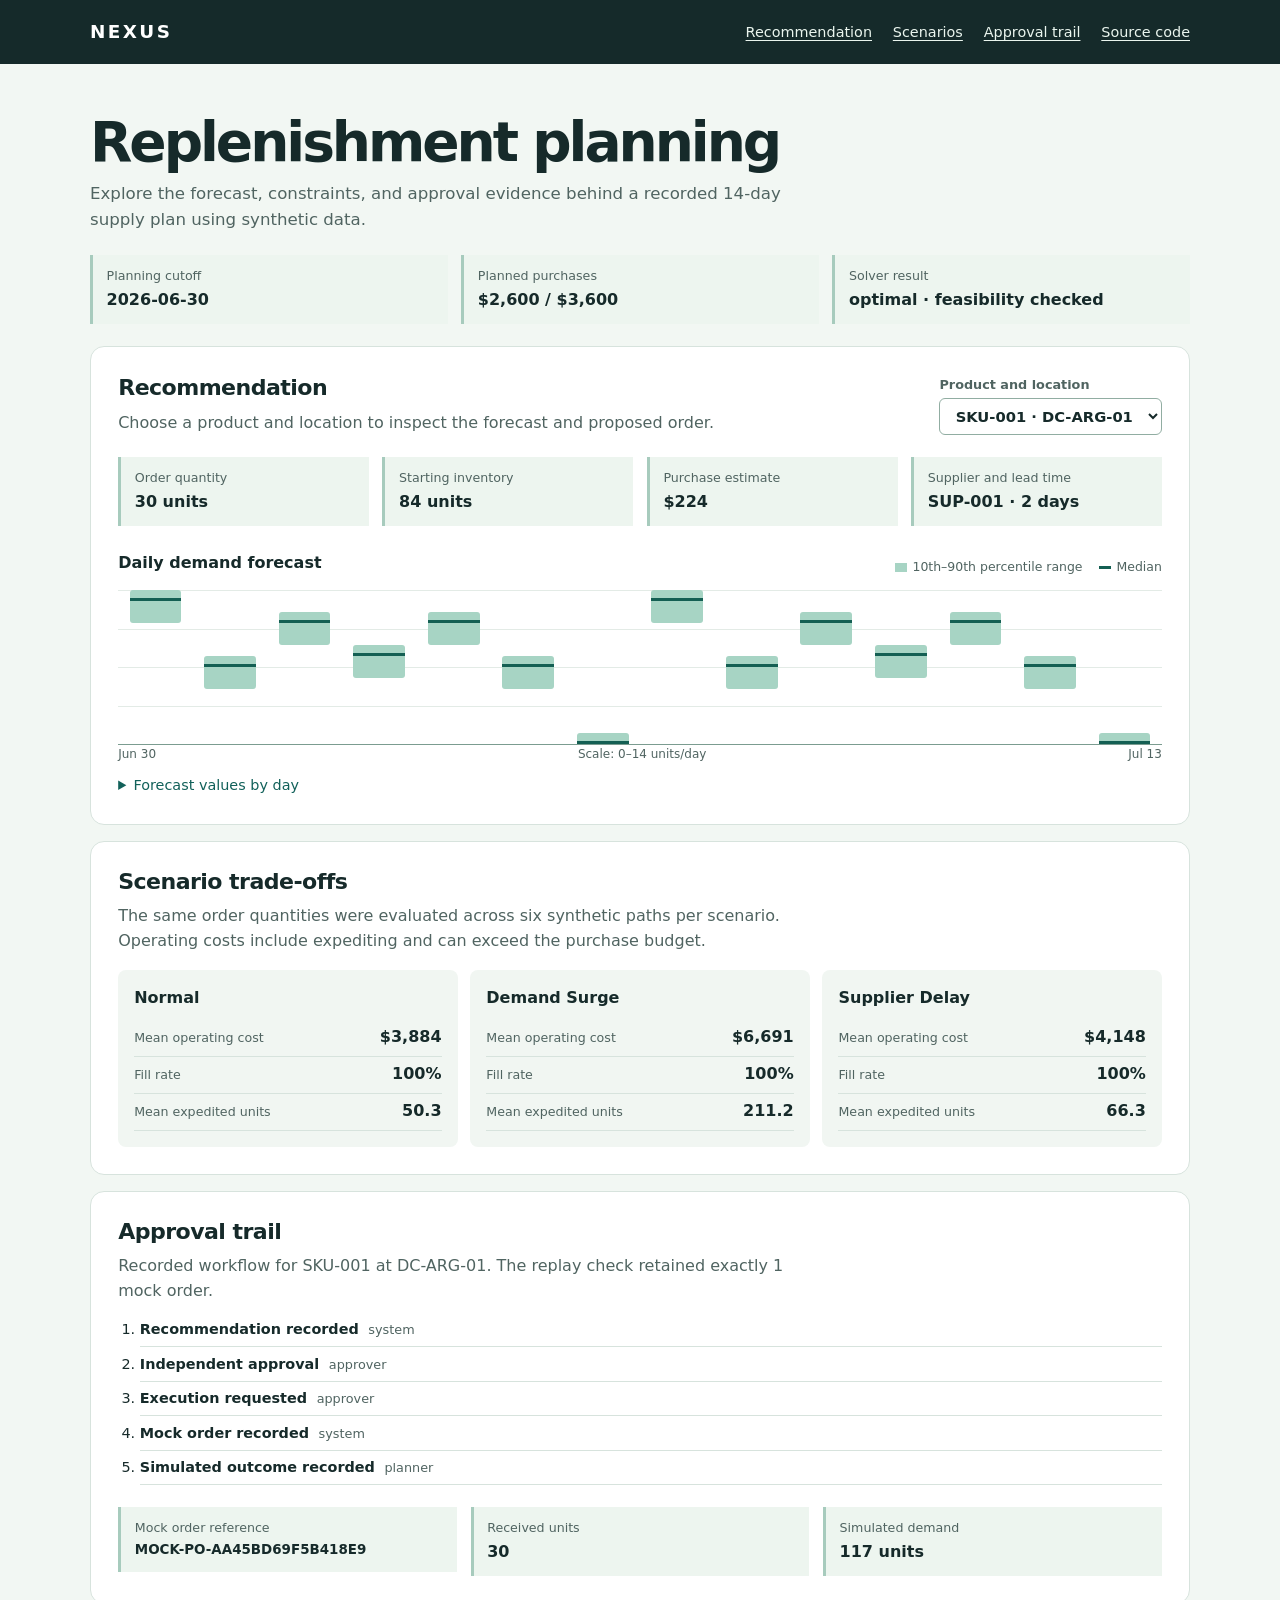
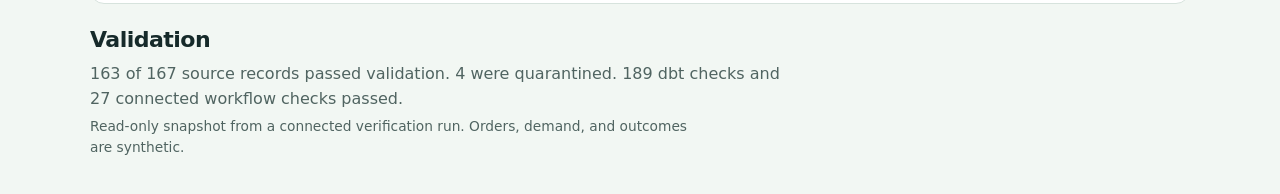
==== docs/index.html @ 8090d2e0 "Prepare a browser workspace for GitHub Pages" ====
<!doctype html>
<html lang="en">
<head>
  <meta charset="UTF-8">
  <meta name="viewport" content="width=device-width, initial-scale=1">
  <meta name="description" content="Explore the forecast, replenishment plan, and approval evidence from a recorded NEXUS planning run.">
  <meta name="theme-color" content="#152a2a">
  <title>NEXUS | Replenishment planning</title>
  <link rel="icon" href="data:,">
  <link rel="stylesheet" href="./workspace.css">
  <script src="./workspace-snapshot.js" defer></script>
  <script src="./workspace.js" defer></script>
</head>
<body>
  <a class="skip-link" href="#main">Skip to analysis</a>
  <header class="masthead">
    <div class="frame">
      <a class="wordmark" href="./index.html">NEXUS</a>
      <nav aria-label="Project navigation">
        <a href="#recommendation">Recommendation</a>
        <a href="#scenarios">Scenarios</a>
        <a href="#workflow">Approval trail</a>
        <a href="https://github.com/JoaquinOjedaDev/nexus-decision-intelligence-portfolio">Source code</a>
      </nav>
    </div>
  </header>

  <main id="main" class="frame">
    <section class="intro">
      <h1>Replenishment planning</h1>
      <p>Explore the forecast, constraints, and approval evidence behind a recorded 14-day supply plan using synthetic data.</p>
      <dl class="summary">
        <div><dt>Planning cutoff</dt><dd id="cutoff">…</dd></div>
        <div><dt>Planned purchases</dt><dd id="budget">…</dd></div>
        <div><dt>Solver result</dt><dd id="solver">…</dd></div>
      </dl>
    </section>

    <noscript><p>Enable JavaScript to explore the recorded planning evidence.</p></noscript>

    <section id="recommendation" class="panel" aria-labelledby="recommendation-title">
      <div class="section-head">
        <div>
          <h2 id="recommendation-title">Recommendation</h2>
          <p>Choose a product and location to inspect the forecast and proposed order.</p>
        </div>
        <label class="picker">Product and location
          <select id="item"></select>
        </label>
      </div>
      <dl class="order-facts" aria-live="polite">
        <div><dt>Order quantity</dt><dd id="quantity">…</dd></div>
        <div><dt>Starting inventory</dt><dd id="inventory">…</dd></div>
        <div><dt>Purchase estimate</dt><dd id="purchase">…</dd></div>
        <div><dt>Supplier and lead time</dt><dd id="supplier">…</dd></div>
      </dl>
      <div class="forecast">
        <div class="section-head">
          <h3>Daily demand forecast</h3>
          <p class="legend"><span>10th–90th percentile range</span><span>Median</span></p>
        </div>
        <div class="chart" id="chart" aria-hidden="true"></div>
        <div class="chart-dates" id="chart-dates" aria-hidden="true"></div>
        <details>
          <summary>Forecast values by day</summary>
          <table>
            <thead><tr><th scope="col">Date</th><th scope="col">P10</th><th scope="col">Median</th><th scope="col">P90</th></tr></thead>
            <tbody id="forecast-values"></tbody>
          </table>
        </details>
      </div>
    </section>

    <section id="scenarios" class="panel" aria-labelledby="scenarios-title">
      <h2 id="scenarios-title">Scenario trade-offs</h2>
      <p>The same order quantities were evaluated across six synthetic paths per scenario. Operating costs include expediting and can exceed the purchase budget.</p>
      <div class="scenario-grid" id="scenario-values"></div>
    </section>

    <section id="workflow" class="panel" aria-labelledby="workflow-title">
      <h2 id="workflow-title">Approval trail</h2>
      <p id="audit-summary"></p>
      <ol class="events" id="audit-events"></ol>
      <dl class="order-facts">
        <div><dt>Mock order reference</dt><dd id="execution">…</dd></div>
        <div><dt>Received units</dt><dd id="received">…</dd></div>
        <div><dt>Simulated demand</dt><dd id="observed">…</dd></div>
      </dl>
    </section>

    <footer class="evidence">
      <h2>Validation</h2>
      <p id="validation"></p>
      <p>Read-only snapshot from a connected verification run. Orders, demand, and outcomes are synthetic.</p>
    </footer>
  </main>
</body>
</html>
---- docs/workspace.css ----
:root {
  color-scheme: light;
  --ink: #162a2a;
  --muted: #506461;
  --teal: #12615a;
  --line: #d7e3dd;
  --surface: #f2f7f3;
  --range: #a7d4c4;
  --median: #145f53;
  font-family: system-ui, sans-serif;
  color: var(--ink);
  background: var(--surface);
}

*, *::before, *::after { box-sizing: border-box; }
body { margin: 0; line-height: 1.55; }
a { color: var(--teal); text-underline-offset: .2em; }
a:focus-visible, select:focus-visible, summary:focus-visible {
  outline: 3px solid #156c61;
  outline-offset: 4px;
}

.frame { width: min(1100px, calc(100% - 44px)); margin-inline: auto; }
.skip-link { position: absolute; left: 1rem; top: -5rem; padding: .6rem; background: white; }
.skip-link:focus { top: .5rem; z-index: 1; }
.masthead { background: #152a2a; color: #fff; }
.masthead .frame {
  display: flex;
  align-items: center;
  justify-content: space-between;
  gap: 1.2rem;
  min-height: 4rem;
}
.wordmark { color: #fff; font-size: 1.15rem; font-weight: 800; letter-spacing: .13em; text-decoration: none; }
nav { display: flex; flex-wrap: wrap; gap: .5rem 1.3rem; font-size: .9rem; }
nav a { color: #eaf5ee; }
nav a:focus-visible, .wordmark:focus-visible { outline-color: #9ed6bf; }

.intro { padding: 3rem 0 1.4rem; }
h1, h2, h3, p, dl { margin: 0; }
h1 { font-size: clamp(2rem, 4.3vw, 3.65rem); line-height: 1.1; letter-spacing: -.055em; }
h2 { font-size: 1.38rem; line-height: 1.2; letter-spacing: -.025em; }
h3 { font-size: 1rem; }
p { max-width: 70ch; color: var(--muted); }
.intro > p, h2 + p { margin-top: .55rem; }
.intro > p { font-size: 1.04rem; }
.summary, .order-facts {
  display: grid;
  grid-template-columns: repeat(auto-fit, minmax(min(100%, 132px), 1fr));
  align-items: start;
  gap: .85rem;
  margin-top: 1.35rem;
}
.summary > div, .order-facts > div {
  padding: .7rem .85rem;
  border-left: 3px solid #a7cbbd;
  background: #edf5ef;
}
dt { color: var(--muted); font-size: .79rem; }
dd { margin: .17rem 0 0; font-weight: 660; font-variant-numeric: tabular-nums; }
#execution { font-size: .84rem; overflow-wrap: anywhere; }

.panel {
  margin: 0 0 1rem;
  padding: clamp(1rem, 3vw, 1.7rem);
  border: 1px solid var(--line);
  border-radius: 14px;
  background: white;
  scroll-margin-top: 1rem;
}
.section-head {
  display: flex;
  flex-wrap: wrap;
  justify-content: space-between;
  align-items: end;
  gap: .8rem;
}
.picker { display: grid; gap: .25rem; font-size: .8rem; font-weight: 650; color: var(--muted); }
select {
  width: 100%;
  padding: .5rem .7rem;
  border: 1px solid #91ada2;
  border-radius: 6px;
  color: var(--ink);
  background: #fff;
  font: inherit;
  font-size: .92rem;
}
.forecast { margin-top: 1.55rem; }
.legend {
  display: flex;
  flex-wrap: wrap;
  gap: .35rem 1rem;
  font-size: .78rem;
}
.legend span::before {
  content: "";
  display: inline-block;
  vertical-align: middle;
  width: .8rem;
  height: .55rem;
  margin-right: .32rem;
  background: var(--range);
}
.legend span + span::before { height: .17rem; background: var(--median); }
.chart {
  display: grid;
  grid-template-columns: repeat(14, minmax(0, 1fr));
  gap: clamp(3px, 1vw, 14px);
  height: clamp(100px, 24vw, 155px);
  margin-top: .85rem;
  padding-inline: .4rem;
  border-bottom: 1px solid #7b9c90;
  background: repeating-linear-gradient(to top, #fff 0 calc(25% - 1px), #e3ebe6 calc(25% - 1px) 25%);
}
.day { position: relative; }
.range, .median { position: absolute; left: 8%; right: 8%; }
.range { min-height: 2px; border-radius: 3px; background: var(--range); }
.median { height: 3px; background: var(--median); }
.chart-dates { display: flex; justify-content: space-between; font-size: .75rem; color: var(--muted); }
details { margin-top: .7rem; }
summary { width: fit-content; cursor: pointer; font-size: .9rem; color: var(--teal); }
table { width: 100%; border-collapse: collapse; font-size: .83rem; margin-top: .55rem; }
th, td { text-align: start; font-variant-numeric: tabular-nums; padding: .3rem .45rem; border-bottom: 1px solid var(--line); }

.scenario-grid {
  display: grid;
  grid-template-columns: repeat(auto-fit, minmax(min(100%, 200px), 1fr));
  gap: .8rem;
  margin-top: 1rem;
}
.scenario { padding: 1rem; border-radius: 8px; background: #f1f6f2; }
.scenario dl, .events { margin-top: .55rem; }
.scenario dl > div, .events li {
  display: flex;
  justify-content: space-between;
  align-items: baseline;
  gap: .35rem .8rem;
  padding-block: .35rem;
  border-bottom: 1px solid var(--line);
}
.scenario dd { margin: 0; }
.events { padding-left: 1.35rem; font-size: .9rem; }
.events li { display: list-item; padding-right: .3rem; }
.events li > span { margin-left: .6rem; color: var(--muted); font-size: .8rem; text-transform: capitalize; }
.evidence { padding: .4rem 0 2.2rem; }
.evidence p + p { margin-top: .25rem; font-size: .86rem; }

@media (max-width: 650px) {
  .frame { width: calc(100% - 28px); }
  .masthead .frame { align-items: start; flex-direction: column; padding-block: .7rem; gap: .45rem; }
  nav { gap: .25rem .9rem; font-size: .8rem; }
  .intro { padding-top: 1.7rem; }
}
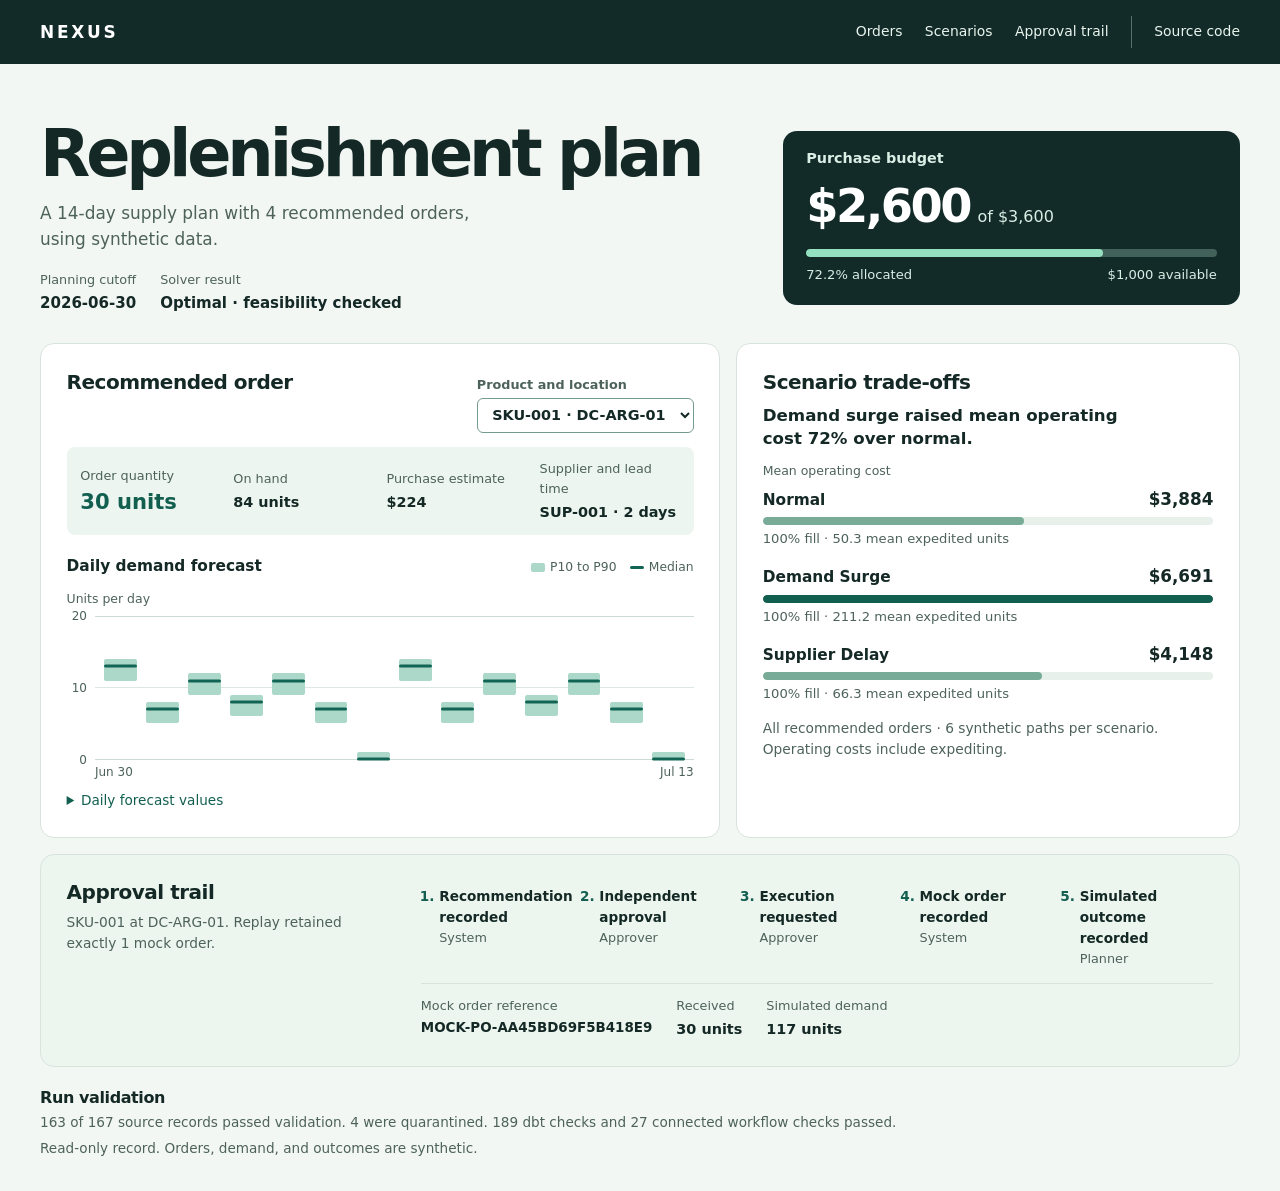
==== commit b72f2d4b: "Lead the portfolio page with the planning decision" ====
--- a/docs/index.html
+++ b/docs/index.html
@@ -3,9 +3,9 @@
 <head>
   <meta charset="UTF-8">
   <meta name="viewport" content="width=device-width, initial-scale=1">
-  <meta name="description" content="Explore the forecast, replenishment plan, and approval evidence from a recorded NEXUS planning run.">
-  <meta name="theme-color" content="#152a2a">
-  <title>NEXUS | Replenishment planning</title>
+  <meta name="description" content="Review a 14-day replenishment plan, demand forecast, scenario costs, and recorded approval evidence.">
+  <meta name="theme-color" content="#122b28">
+  <title>NEXUS | Replenishment plan</title>
   <link rel="icon" href="data:,">
   <link rel="stylesheet" href="./workspace.css">
   <script src="./workspace-snapshot.js" defer></script>
@@ -14,84 +14,103 @@
 <body>
   <a class="skip-link" href="#main">Skip to analysis</a>
   <header class="masthead">
-    <div class="frame">
+    <div class="frame masthead-inner">
       <a class="wordmark" href="./index.html">NEXUS</a>
       <nav aria-label="Project navigation">
-        <a href="#recommendation">Recommendation</a>
+        <a href="#recommendation">Orders</a>
         <a href="#scenarios">Scenarios</a>
         <a href="#workflow">Approval trail</a>
-        <a href="https://github.com/JoaquinOjedaDev/nexus-decision-intelligence-portfolio">Source code</a>
+        <a class="source-link" href="https://github.com/JoaquinOjedaDev/nexus-decision-intelligence-portfolio">Source code</a>
       </nav>
     </div>
   </header>
 
   <main id="main" class="frame">
-    <section class="intro">
-      <h1>Replenishment planning</h1>
-      <p>Explore the forecast, constraints, and approval evidence behind a recorded 14-day supply plan using synthetic data.</p>
-      <dl class="summary">
-        <div><dt>Planning cutoff</dt><dd id="cutoff">…</dd></div>
-        <div><dt>Planned purchases</dt><dd id="budget">…</dd></div>
-        <div><dt>Solver result</dt><dd id="solver">…</dd></div>
-      </dl>
+    <section class="plan" aria-labelledby="plan-title">
+      <div>
+        <h1 id="plan-title">Replenishment plan</h1>
+        <p class="plan-description" id="plan-description">A recorded 14-day supply plan using synthetic data.</p>
+        <dl class="plan-facts">
+          <div><dt>Planning cutoff</dt><dd id="cutoff">…</dd></div>
+          <div><dt>Solver result</dt><dd id="solver">…</dd></div>
+        </dl>
+      </div>
+      <div class="budget-panel">
+        <h2>Purchase budget</h2>
+        <p class="budget-value"><strong id="purchase-total">…</strong> <span id="budget-total"></span></p>
+        <div class="budget-track" aria-hidden="true"><span id="budget-fill"></span></div>
+        <p class="budget-caption"><span id="budget-usage"></span><span id="budget-left"></span></p>
+      </div>
     </section>
 
     <noscript><p>Enable JavaScript to explore the recorded planning evidence.</p></noscript>
 
-    <section id="recommendation" class="panel" aria-labelledby="recommendation-title">
-      <div class="section-head">
-        <div>
-          <h2 id="recommendation-title">Recommendation</h2>
-          <p>Choose a product and location to inspect the forecast and proposed order.</p>
+    <div class="analysis-grid">
+      <section id="recommendation" class="panel" aria-labelledby="recommendation-title">
+        <div class="section-head">
+          <h2 id="recommendation-title">Recommended order</h2>
+          <label class="picker" for="item">Product and location
+            <select id="item"></select>
+          </label>
         </div>
-        <label class="picker">Product and location
-          <select id="item"></select>
-        </label>
+        <dl class="order-facts" aria-live="polite">
+          <div class="order-quantity"><dt>Order quantity</dt><dd id="quantity">…</dd></div>
+          <div><dt>On hand</dt><dd id="inventory">…</dd></div>
+          <div><dt>Purchase estimate</dt><dd id="purchase">…</dd></div>
+          <div><dt>Supplier and lead time</dt><dd id="supplier">…</dd></div>
+        </dl>
+        <div class="forecast">
+          <div class="section-head">
+            <h3>Daily demand forecast</h3>
+            <p class="legend"><span>P10 to P90</span> <span>Median</span></p>
+          </div>
+          <p class="chart-unit" aria-hidden="true">Units per day</p>
+          <div class="forecast-grid" aria-hidden="true">
+            <div class="chart-axis" id="chart-axis"></div>
+            <div>
+              <div class="chart" id="chart"></div>
+              <div class="chart-dates" id="chart-dates"></div>
+            </div>
+          </div>
+          <details>
+            <summary>Daily forecast values</summary>
+            <table>
+              <thead><tr><th scope="col">Date</th><th scope="col">P10</th><th scope="col">Median</th><th scope="col">P90</th></tr></thead>
+              <tbody id="forecast-values"></tbody>
+            </table>
+          </details>
+        </div>
+      </section>
+
+      <section id="scenarios" class="panel" aria-labelledby="scenarios-title">
+        <h2 id="scenarios-title">Scenario trade-offs</h2>
+        <p class="scenario-insight" id="scenario-insight"></p>
+        <p class="chart-unit">Mean operating cost</p>
+        <ul class="scenarios" id="scenario-values" aria-label="Scenario operating costs and fill rates"></ul>
+        <p class="section-note" id="scenario-scope"></p>
+      </section>
+    </div>
+
+    <section id="workflow" class="panel workflow" aria-labelledby="workflow-title">
+      <div>
+        <h2 id="workflow-title">Approval trail</h2>
+        <p class="section-note" id="audit-summary" role="status"></p>
+        <button class="return-button" id="show-audit" type="button" hidden>View recorded order</button>
       </div>
-      <dl class="order-facts" aria-live="polite">
-        <div><dt>Order quantity</dt><dd id="quantity">…</dd></div>
-        <div><dt>Starting inventory</dt><dd id="inventory">…</dd></div>
-        <div><dt>Purchase estimate</dt><dd id="purchase">…</dd></div>
-        <div><dt>Supplier and lead time</dt><dd id="supplier">…</dd></div>
-      </dl>
-      <div class="forecast">
-        <div class="section-head">
-          <h3>Daily demand forecast</h3>
-          <p class="legend"><span>10th–90th percentile range</span><span>Median</span></p>
-        </div>
-        <div class="chart" id="chart" aria-hidden="true"></div>
-        <div class="chart-dates" id="chart-dates" aria-hidden="true"></div>
-        <details>
-          <summary>Forecast values by day</summary>
-          <table>
-            <thead><tr><th scope="col">Date</th><th scope="col">P10</th><th scope="col">Median</th><th scope="col">P90</th></tr></thead>
-            <tbody id="forecast-values"></tbody>
-          </table>
-        </details>
+      <div id="audit-details">
+        <ol class="events" id="audit-events"></ol>
+        <dl class="audit-facts">
+          <div><dt>Mock order reference</dt><dd id="execution">…</dd></div>
+          <div><dt>Received</dt><dd id="received">…</dd></div>
+          <div><dt>Simulated demand</dt><dd id="observed">…</dd></div>
+        </dl>
       </div>
     </section>
 
-    <section id="scenarios" class="panel" aria-labelledby="scenarios-title">
-      <h2 id="scenarios-title">Scenario trade-offs</h2>
-      <p>The same order quantities were evaluated across six synthetic paths per scenario. Operating costs include expediting and can exceed the purchase budget.</p>
-      <div class="scenario-grid" id="scenario-values"></div>
-    </section>
-
-    <section id="workflow" class="panel" aria-labelledby="workflow-title">
-      <h2 id="workflow-title">Approval trail</h2>
-      <p id="audit-summary"></p>
-      <ol class="events" id="audit-events"></ol>
-      <dl class="order-facts">
-        <div><dt>Mock order reference</dt><dd id="execution">…</dd></div>
-        <div><dt>Received units</dt><dd id="received">…</dd></div>
-        <div><dt>Simulated demand</dt><dd id="observed">…</dd></div>
-      </dl>
-    </section>
-
     <footer class="evidence">
-      <h2>Validation</h2>
+      <h2>Run validation</h2>
       <p id="validation"></p>
-      <p>Read-only snapshot from a connected verification run. Orders, demand, and outcomes are synthetic.</p>
+      <p>Read-only record. Orders, demand, and outcomes are synthetic.</p>
     </footer>
   </main>
 </body>
--- a/docs/workspace.css
+++ b/docs/workspace.css
@@ -1,12 +1,14 @@
 :root {
   color-scheme: light;
-  --ink: #162a2a;
-  --muted: #506461;
-  --teal: #12615a;
-  --line: #d7e3dd;
-  --surface: #f2f7f3;
-  --range: #a7d4c4;
-  --median: #145f53;
+  --ink: #142925;
+  --muted: #4d625b;
+  --teal: #125f50;
+  --dark: #122b28;
+  --line: #d7e4dc;
+  --surface: #f3f7f4;
+  --range: #abd8c8;
+  --median: #126555;
+  --chart-height: 9rem;
   font-family: system-ui, sans-serif;
   color: var(--ink);
   background: var(--surface);
@@ -14,141 +16,160 @@
 
 *, *::before, *::after { box-sizing: border-box; }
 body { margin: 0; line-height: 1.55; }
+h1, h2, h3, p, dl { margin: 0; }
+h2 { font-size: 1.25rem; letter-spacing: -.025em; line-height: 1.2; }
+h3 { font-size: .96rem; }
 a { color: var(--teal); text-underline-offset: .2em; }
-a:focus-visible, select:focus-visible, summary:focus-visible {
-  outline: 3px solid #156c61;
-  outline-offset: 4px;
-}
-
-.frame { width: min(1100px, calc(100% - 44px)); margin-inline: auto; }
+:where(a, button, select, summary):focus-visible { outline: 3px solid #187b67; outline-offset: 3px; }
+[hidden] { display: none !important; }
+.frame { width: min(1200px, calc(100% - 64px)); margin-inline: auto; }
 .skip-link { position: absolute; left: 1rem; top: -5rem; padding: .6rem; background: white; }
 .skip-link:focus { top: .5rem; z-index: 1; }
-.masthead { background: #152a2a; color: #fff; }
-.masthead .frame {
-  display: flex;
+
+.masthead { background: var(--dark); }
+.masthead-inner, nav { display: flex; align-items: center; flex-wrap: wrap; }
+.masthead-inner { min-height: 4rem; justify-content: space-between; gap: .4rem 1.2rem; }
+.wordmark { color: #fff; font-size: 1.06rem; font-weight: 800; letter-spacing: .16em; text-decoration: none; }
+nav { gap: .15rem 1.4rem; font-size: .87rem; }
+nav a { color: #eaf5ee; padding: .35rem 0; text-decoration: none; }
+nav a:hover { text-decoration: underline; }
+.masthead :focus-visible { outline-color: #a7dfca; }
+.source-link { padding-inline-start: 1.4rem; border-inline-start: 1px solid #54716a; }
+
+.plan {
+  display: grid;
+  grid-template-columns: minmax(0, 1fr) minmax(280px, .65fr);
   align-items: center;
-  justify-content: space-between;
-  gap: 1.2rem;
-  min-height: 4rem;
+  gap: 1.8rem 2.5rem;
+  padding-block: clamp(1.6rem, 4.4vw, 3.75rem) 1.75rem;
 }
-.wordmark { color: #fff; font-size: 1.15rem; font-weight: 800; letter-spacing: .13em; text-decoration: none; }
-nav { display: flex; flex-wrap: wrap; gap: .5rem 1.3rem; font-size: .9rem; }
-nav a { color: #eaf5ee; }
-nav a:focus-visible, .wordmark:focus-visible { outline-color: #9ed6bf; }
+h1 { font-size: clamp(2.5rem, 5.1vw, 4.6rem); letter-spacing: -.063em; line-height: 1.02; }
+.plan-description { margin-top: .8rem; color: var(--muted); font-size: 1.06rem; max-width: 42ch; }
+.plan-facts, .audit-facts { display: flex; flex-wrap: wrap; gap: .8rem 1.5rem; }
+.plan-facts { margin-top: 1.1rem; }
+dt { color: var(--muted); font-size: .8rem; }
+dd { margin: .14rem 0 0; font-weight: 675; font-variant-numeric: tabular-nums; }
+.plan-facts dd { font-size: .94rem; }
+.budget-panel { padding: 1.2rem 1.45rem; background: var(--dark); border-radius: 14px; color: #fff; }
+.budget-panel h2 { color: #d9eee5; font-size: .9rem; letter-spacing: 0; }
+.budget-value { margin-top: .25rem; color: #d9eee5; font-variant-numeric: tabular-nums; }
+.budget-value span { margin-inline-start: .15rem; }
+.budget-value strong { color: #fff; font-size: clamp(2.1rem, 3.8vw, 2.9rem); letter-spacing: -.055em; }
+.budget-track, .scenario-track { overflow: hidden; border-radius: 8px; }
+.budget-track { height: .5rem; margin-top: .35rem; background: #426159; }
+.budget-track span, .scenario-track span { display: block; height: 100%; border-radius: inherit; }
+.budget-track span { background: #96e0c2; }
+.budget-caption { display: flex; justify-content: space-between; flex-wrap: wrap; gap: .15rem .7rem; margin-top: .55rem; color: #d9eee5; font-size: .82rem; }
 
-.intro { padding: 3rem 0 1.4rem; }
-h1, h2, h3, p, dl { margin: 0; }
-h1 { font-size: clamp(2rem, 4.3vw, 3.65rem); line-height: 1.1; letter-spacing: -.055em; }
-h2 { font-size: 1.38rem; line-height: 1.2; letter-spacing: -.025em; }
-h3 { font-size: 1rem; }
-p { max-width: 70ch; color: var(--muted); }
-.intro > p, h2 + p { margin-top: .55rem; }
-.intro > p { font-size: 1.04rem; }
-.summary, .order-facts {
-  display: grid;
-  grid-template-columns: repeat(auto-fit, minmax(min(100%, 132px), 1fr));
-  align-items: start;
-  gap: .85rem;
-  margin-top: 1.35rem;
-}
-.summary > div, .order-facts > div {
-  padding: .7rem .85rem;
-  border-left: 3px solid #a7cbbd;
-  background: #edf5ef;
-}
-dt { color: var(--muted); font-size: .79rem; }
-dd { margin: .17rem 0 0; font-weight: 660; font-variant-numeric: tabular-nums; }
-#execution { font-size: .84rem; overflow-wrap: anywhere; }
-
-.panel {
-  margin: 0 0 1rem;
-  padding: clamp(1rem, 3vw, 1.7rem);
-  border: 1px solid var(--line);
-  border-radius: 14px;
-  background: white;
-  scroll-margin-top: 1rem;
-}
-.section-head {
-  display: flex;
-  flex-wrap: wrap;
-  justify-content: space-between;
-  align-items: end;
-  gap: .8rem;
-}
-.picker { display: grid; gap: .25rem; font-size: .8rem; font-weight: 650; color: var(--muted); }
-select {
-  width: 100%;
-  padding: .5rem .7rem;
-  border: 1px solid #91ada2;
+.analysis-grid { display: grid; grid-template-columns: minmax(0, 1.35fr) minmax(0, 1fr); gap: 1rem; }
+.panel { padding: clamp(1rem, 2.3vw, 1.6rem); border: 1px solid var(--line); border-radius: 14px; background: #fff; scroll-margin-top: 1rem; }
+.section-head { display: flex; flex-wrap: wrap; justify-content: space-between; align-items: baseline; gap: .65rem 1rem; }
+.picker { display: grid; gap: .2rem; max-width: 100%; font-size: .8rem; font-weight: 650; color: var(--muted); }
+select, .return-button {
+  padding: .48rem .65rem;
+  border: 1px solid #759b8b;
   border-radius: 6px;
   color: var(--ink);
   background: #fff;
   font: inherit;
-  font-size: .92rem;
 }
-.forecast { margin-top: 1.55rem; }
-.legend {
-  display: flex;
-  flex-wrap: wrap;
-  gap: .35rem 1rem;
-  font-size: .78rem;
+select { width: 100%; font-size: .9rem; }
+.order-facts {
+  display: grid;
+  grid-template-columns: repeat(auto-fit, minmax(min(100%, 114px), 1fr));
+  align-items: center;
+  gap: .65rem .8rem;
+  margin-top: .85rem;
+  padding: .75rem .85rem;
+  border-radius: 8px;
+  background: #ecf5ef;
 }
+.order-facts dd { font-size: .9rem; }
+.order-quantity dd { font-size: 1.32rem; line-height: 1.3; color: var(--teal); }
+.forecast { margin-top: 1.25rem; }
+.legend { display: flex; flex-wrap: wrap; gap: .25rem .85rem; font-size: .77rem; color: var(--muted); }
 .legend span::before {
   content: "";
   display: inline-block;
   vertical-align: middle;
-  width: .8rem;
+  width: .85rem;
   height: .55rem;
   margin-right: .32rem;
+  border-radius: 2px;
   background: var(--range);
 }
-.legend span + span::before { height: .17rem; background: var(--median); }
+.legend span + span::before { height: .16rem; background: var(--median); }
+.chart-unit { margin-top: .65rem; color: var(--muted); font-size: .78rem; }
+.forecast-grid { display: grid; grid-template-columns: 2ch minmax(0, 1fr); gap: .5rem; margin-top: .45rem; }
+.chart-axis { display: flex; flex-direction: column; justify-content: space-between; height: var(--chart-height); text-align: right; }
+.chart-axis span, .chart-dates { color: var(--muted); font-size: .75rem; line-height: 1; font-variant-numeric: tabular-nums; }
+.chart-axis span:first-child { transform: translateY(-50%); }
+.chart-axis span:last-child { transform: translateY(50%); }
 .chart {
   display: grid;
   grid-template-columns: repeat(14, minmax(0, 1fr));
-  gap: clamp(3px, 1vw, 14px);
-  height: clamp(100px, 24vw, 155px);
-  margin-top: .85rem;
-  padding-inline: .4rem;
-  border-bottom: 1px solid #7b9c90;
-  background: repeating-linear-gradient(to top, #fff 0 calc(25% - 1px), #e3ebe6 calc(25% - 1px) 25%);
+  gap: 3px;
+  height: var(--chart-height);
+  padding-inline: .35rem;
+  border-block: 1px solid #cbdcd3;
+  background: linear-gradient(to bottom, transparent calc(50% - .5px), #dce8e1 calc(50% - .5px) calc(50% + .5px), transparent calc(50% + .5px));
 }
 .day { position: relative; }
-.range, .median { position: absolute; left: 8%; right: 8%; }
-.range { min-height: 2px; border-radius: 3px; background: var(--range); }
-.median { height: 3px; background: var(--median); }
-.chart-dates { display: flex; justify-content: space-between; font-size: .75rem; color: var(--muted); }
-details { margin-top: .7rem; }
-summary { width: fit-content; cursor: pointer; font-size: .9rem; color: var(--teal); }
+.range, .median { position: absolute; inset-inline: 8%; border-radius: 2px; }
+.range { min-height: 2px; background: var(--range); }
+.median { height: 3px; background: var(--median); transform: translateY(50%); }
+.chart-dates { display: flex; justify-content: space-between; margin-top: .4rem; }
+details { margin-top: .75rem; }
+summary { width: fit-content; cursor: pointer; font-size: .85rem; color: var(--teal); }
 table { width: 100%; border-collapse: collapse; font-size: .83rem; margin-top: .55rem; }
 th, td { text-align: start; font-variant-numeric: tabular-nums; padding: .3rem .45rem; border-bottom: 1px solid var(--line); }
 
-.scenario-grid {
+.scenario-insight { margin-top: .65rem; max-width: 34ch; font-size: 1.04rem; font-weight: 675; line-height: 1.4; }
+.scenarios { list-style: none; display: grid; gap: .85rem; margin: .35rem 0 0; padding: 0; }
+.scenario-heading { display: flex; flex-wrap: wrap; justify-content: space-between; gap: 0 .75rem; align-items: baseline; }
+.scenario-heading strong { font-size: 1.05rem; font-variant-numeric: tabular-nums; }
+.scenario-track { height: .5rem; margin-top: .28rem; background: #e8f0eb; }
+.scenario-track span { background: #78ac99; }
+.scenario-track .surge { background: var(--teal); }
+.scenario p { margin-top: .25rem; color: var(--muted); font-size: .82rem; }
+.section-note { margin-top: .85rem; color: var(--muted); font-size: .86rem; }
+
+.workflow {
   display: grid;
-  grid-template-columns: repeat(auto-fit, minmax(min(100%, 200px), 1fr));
-  gap: .8rem;
+  grid-template-columns: minmax(200px, 1fr) minmax(0, 2.4fr);
+  gap: .85rem 1.5rem;
   margin-top: 1rem;
+  background: #edf5ef;
 }
-.scenario { padding: 1rem; border-radius: 8px; background: #f1f6f2; }
-.scenario dl, .events { margin-top: .55rem; }
-.scenario dl > div, .events li {
-  display: flex;
-  justify-content: space-between;
-  align-items: baseline;
-  gap: .35rem .8rem;
-  padding-block: .35rem;
-  border-bottom: 1px solid var(--line);
+.workflow .section-note { margin-top: .45rem; max-width: 32ch; }
+.events { display: grid; grid-template-columns: repeat(5, minmax(0, 1fr)); gap: .5rem; margin: 0; padding: .35rem 0 0; font-size: .85rem; }
+.events li { margin-inline-start: 1.15rem; }
+.events li::marker { color: var(--teal); font-weight: 700; }
+.events span { display: block; color: var(--muted); font-size: .8rem; text-transform: capitalize; }
+.audit-facts { margin-top: .9rem; padding-top: .75rem; border-top: 1px solid var(--line); font-size: .9rem; }
+#execution { font-size: .84rem; overflow-wrap: anywhere; }
+.return-button { margin-top: .55rem; cursor: pointer; font-size: .88rem; font-weight: 650; color: var(--teal); }
+.return-button:hover { background: #e7f4ed; }
+.evidence { padding-block: 1.3rem 2rem; }
+.evidence h2 { font-size: 1rem; }
+.evidence p { margin-top: .3rem; color: var(--muted); font-size: .85rem; }
+
+@media (max-width: 920px) {
+  .frame { width: calc(100% - 40px); }
+  .events { display: block; }
+  .events li + li { margin-top: .25rem; }
+  .events span { display: inline; margin-inline-start: .4rem; }
 }
-.scenario dd { margin: 0; }
-.events { padding-left: 1.35rem; font-size: .9rem; }
-.events li { display: list-item; padding-right: .3rem; }
-.events li > span { margin-left: .6rem; color: var(--muted); font-size: .8rem; text-transform: capitalize; }
-.evidence { padding: .4rem 0 2.2rem; }
-.evidence p + p { margin-top: .25rem; font-size: .86rem; }
-
-@media (max-width: 650px) {
+@media (max-width: 720px) {
+  .plan, .analysis-grid, .workflow { grid-template-columns: minmax(0, 1fr); }
+  .plan { gap: 1rem; padding-bottom: 1rem; }
+  .workflow .section-note { max-width: none; }
+}
+@media (max-width: 480px) {
   .frame { width: calc(100% - 28px); }
-  .masthead .frame { align-items: start; flex-direction: column; padding-block: .7rem; gap: .45rem; }
-  nav { gap: .25rem .9rem; font-size: .8rem; }
-  .intro { padding-top: 1.7rem; }
+  .masthead-inner { align-items: start; flex-direction: column; padding-block: .65rem; }
+  nav { gap: 0 .8rem; font-size: .8rem; }
+  .source-link { padding-inline-start: .8rem; }
+  .budget-panel { padding-inline: 1rem; }
+  .picker { flex-basis: 100%; }
 }
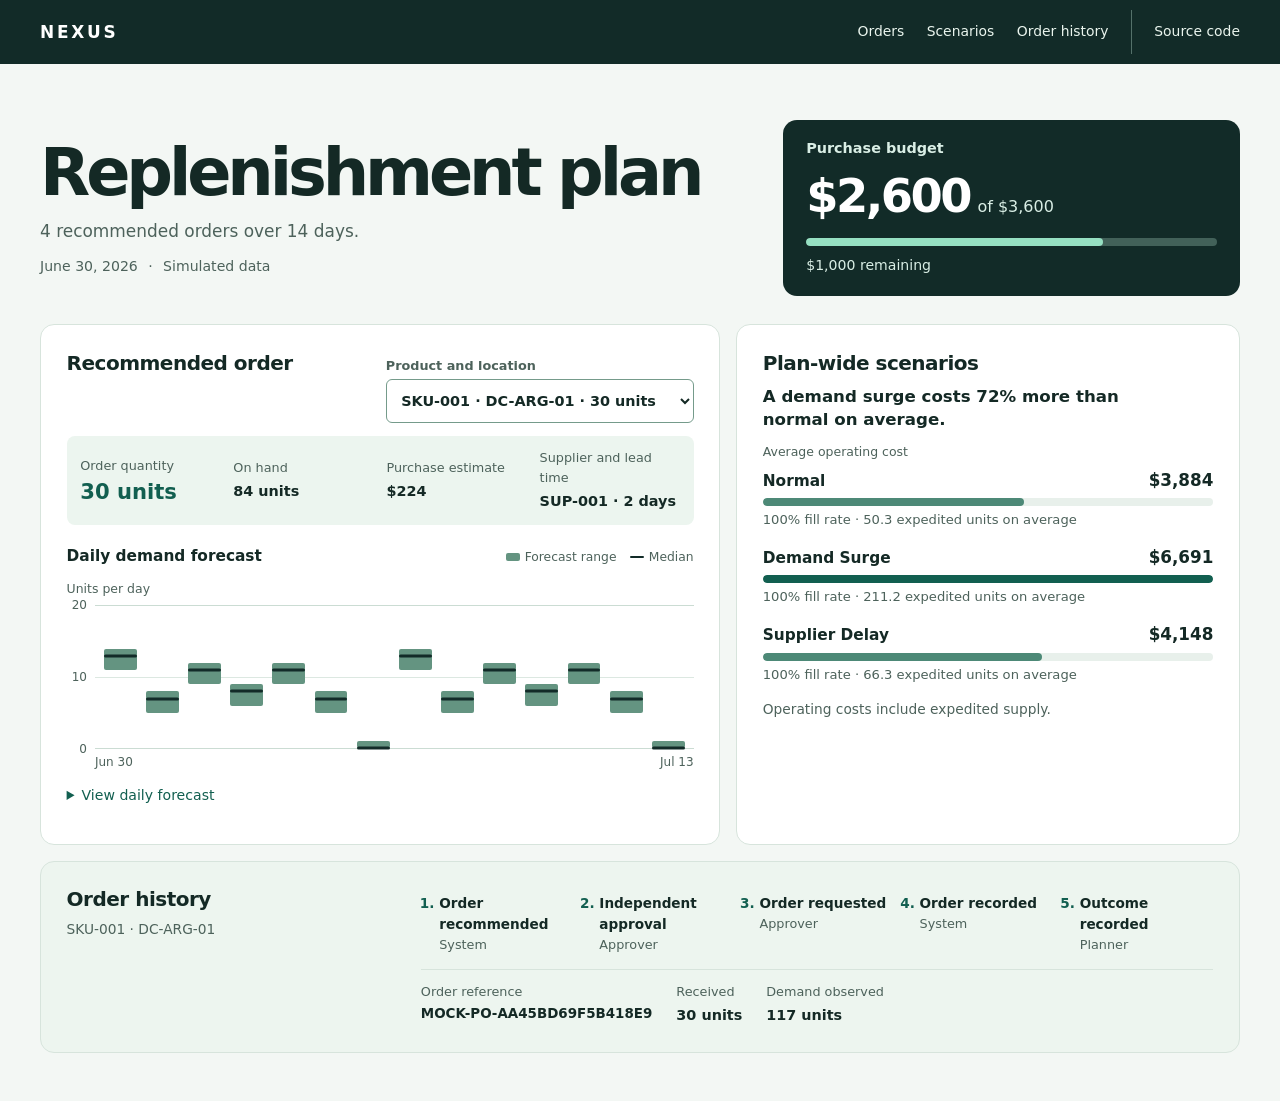
==== commit 8d1aff21: "Polish the public replenishment planning experience" ====
--- a/docs/index.html
+++ b/docs/index.html
@@ -3,7 +3,7 @@
 <head>
   <meta charset="UTF-8">
   <meta name="viewport" content="width=device-width, initial-scale=1">
-  <meta name="description" content="Review a 14-day replenishment plan, demand forecast, scenario costs, and recorded approval evidence.">
+  <meta name="description" content="Explore recommended orders, demand forecasts, and supply scenarios in NEXUS.">
   <meta name="theme-color" content="#122b28">
   <title>NEXUS | Replenishment plan</title>
   <link rel="icon" href="data:,">
@@ -12,41 +12,38 @@
   <script src="./workspace.js" defer></script>
 </head>
 <body>
-  <a class="skip-link" href="#main">Skip to analysis</a>
+  <a class="skip-link" href="#main">Skip to plan</a>
   <header class="masthead">
     <div class="frame masthead-inner">
       <a class="wordmark" href="./index.html">NEXUS</a>
-      <nav aria-label="Project navigation">
+      <nav aria-label="Plan navigation">
         <a href="#recommendation">Orders</a>
         <a href="#scenarios">Scenarios</a>
-        <a href="#workflow">Approval trail</a>
+        <a href="#workflow">Order history</a>
         <a class="source-link" href="https://github.com/JoaquinOjedaDev/nexus-decision-intelligence-portfolio">Source code</a>
       </nav>
     </div>
   </header>
 
-  <main id="main" class="frame">
+  <main id="main" class="frame" tabindex="-1">
     <section class="plan" aria-labelledby="plan-title">
       <div>
         <h1 id="plan-title">Replenishment plan</h1>
-        <p class="plan-description" id="plan-description">A recorded 14-day supply plan using synthetic data.</p>
-        <dl class="plan-facts">
-          <div><dt>Planning cutoff</dt><dd id="cutoff">…</dd></div>
-          <div><dt>Solver result</dt><dd id="solver">…</dd></div>
-        </dl>
+        <p class="plan-description" id="plan-description"></p>
+        <p class="plan-context"><time id="plan-date"></time><span>Simulated data</span></p>
       </div>
       <div class="budget-panel">
         <h2>Purchase budget</h2>
         <p class="budget-value"><strong id="purchase-total">…</strong> <span id="budget-total"></span></p>
         <div class="budget-track" aria-hidden="true"><span id="budget-fill"></span></div>
-        <p class="budget-caption"><span id="budget-usage"></span><span id="budget-left"></span></p>
+        <p class="budget-caption" id="budget-left"></p>
       </div>
     </section>
 
-    <noscript><p>Enable JavaScript to explore the recorded planning evidence.</p></noscript>
+    <noscript><p>Enable JavaScript to view the plan.</p></noscript>
 
     <div class="analysis-grid">
-      <section id="recommendation" class="panel" aria-labelledby="recommendation-title">
+      <section id="recommendation" class="panel" aria-labelledby="recommendation-title" tabindex="-1">
         <div class="section-head">
           <h2 id="recommendation-title">Recommended order</h2>
           <label class="picker" for="item">Product and location
@@ -62,7 +59,7 @@
         <div class="forecast">
           <div class="section-head">
             <h3>Daily demand forecast</h3>
-            <p class="legend"><span>P10 to P90</span> <span>Median</span></p>
+            <p class="legend"><span>Forecast range</span> <span>Median</span></p>
           </div>
           <p class="chart-unit" aria-hidden="true">Units per day</p>
           <div class="forecast-grid" aria-hidden="true">
@@ -73,7 +70,7 @@
             </div>
           </div>
           <details>
-            <summary>Daily forecast values</summary>
+            <summary>View daily forecast</summary>
             <table>
               <thead><tr><th scope="col">Date</th><th scope="col">P10</th><th scope="col">Median</th><th scope="col">P90</th></tr></thead>
               <tbody id="forecast-values"></tbody>
@@ -82,36 +79,30 @@
         </div>
       </section>
 
-      <section id="scenarios" class="panel" aria-labelledby="scenarios-title">
-        <h2 id="scenarios-title">Scenario trade-offs</h2>
+      <section id="scenarios" class="panel" aria-labelledby="scenarios-title" tabindex="-1">
+        <h2 id="scenarios-title">Plan-wide scenarios</h2>
         <p class="scenario-insight" id="scenario-insight"></p>
-        <p class="chart-unit">Mean operating cost</p>
+        <p class="chart-unit">Average operating cost</p>
         <ul class="scenarios" id="scenario-values" aria-label="Scenario operating costs and fill rates"></ul>
-        <p class="section-note" id="scenario-scope"></p>
+        <p class="section-note">Operating costs include expedited supply.</p>
       </section>
     </div>
 
-    <section id="workflow" class="panel workflow" aria-labelledby="workflow-title">
+    <section id="workflow" class="panel workflow" aria-labelledby="workflow-title" tabindex="-1">
       <div>
-        <h2 id="workflow-title">Approval trail</h2>
+        <h2 id="workflow-title">Order history</h2>
         <p class="section-note" id="audit-summary" role="status"></p>
-        <button class="return-button" id="show-audit" type="button" hidden>View recorded order</button>
+        <button class="history-button" id="show-audit" type="button" aria-controls="audit-details" aria-expanded="false" hidden>View recorded history</button>
       </div>
       <div id="audit-details">
         <ol class="events" id="audit-events"></ol>
         <dl class="audit-facts">
-          <div><dt>Mock order reference</dt><dd id="execution">…</dd></div>
+          <div><dt>Order reference</dt><dd id="execution">…</dd></div>
           <div><dt>Received</dt><dd id="received">…</dd></div>
-          <div><dt>Simulated demand</dt><dd id="observed">…</dd></div>
+          <div><dt>Demand observed</dt><dd id="observed">…</dd></div>
         </dl>
       </div>
     </section>
-
-    <footer class="evidence">
-      <h2>Run validation</h2>
-      <p id="validation"></p>
-      <p>Read-only record. Orders, demand, and outcomes are synthetic.</p>
-    </footer>
   </main>
 </body>
 </html>
--- a/docs/workspace.css
+++ b/docs/workspace.css
@@ -6,8 +6,7 @@
   --dark: #122b28;
   --line: #d7e4dc;
   --surface: #f3f7f4;
-  --range: #abd8c8;
-  --median: #126555;
+  --range: #649481;
   --chart-height: 9rem;
   font-family: system-ui, sans-serif;
   color: var(--ink);
@@ -23,6 +22,7 @@
 :where(a, button, select, summary):focus-visible { outline: 3px solid #187b67; outline-offset: 3px; }
 [hidden] { display: none !important; }
 .frame { width: min(1200px, calc(100% - 64px)); margin-inline: auto; }
+main.frame { padding-bottom: clamp(1.5rem, 4vw, 3rem); }
 .skip-link { position: absolute; left: 1rem; top: -5rem; padding: .6rem; background: white; }
 .skip-link:focus { top: .5rem; z-index: 1; }
 
@@ -31,7 +31,7 @@
 .masthead-inner { min-height: 4rem; justify-content: space-between; gap: .4rem 1.2rem; }
 .wordmark { color: #fff; font-size: 1.06rem; font-weight: 800; letter-spacing: .16em; text-decoration: none; }
 nav { gap: .15rem 1.4rem; font-size: .87rem; }
-nav a { color: #eaf5ee; padding: .35rem 0; text-decoration: none; }
+nav a { display: flex; align-items: center; min-height: 44px; color: #eaf5ee; text-decoration: none; }
 nav a:hover { text-decoration: underline; }
 .masthead :focus-visible { outline-color: #a7dfca; }
 .source-link { padding-inline-start: 1.4rem; border-inline-start: 1px solid #54716a; }
@@ -45,11 +45,11 @@
 }
 h1 { font-size: clamp(2.5rem, 5.1vw, 4.6rem); letter-spacing: -.063em; line-height: 1.02; }
 .plan-description { margin-top: .8rem; color: var(--muted); font-size: 1.06rem; max-width: 42ch; }
-.plan-facts, .audit-facts { display: flex; flex-wrap: wrap; gap: .8rem 1.5rem; }
-.plan-facts { margin-top: 1.1rem; }
+.plan-context { display: flex; flex-wrap: wrap; align-items: center; gap: .25rem .65rem; margin-top: .7rem; color: var(--muted); font-size: .88rem; }
+.plan-context span::before { content: "·"; margin-inline-end: .65rem; }
+.audit-facts { display: flex; flex-wrap: wrap; gap: .8rem 1.5rem; }
 dt { color: var(--muted); font-size: .8rem; }
 dd { margin: .14rem 0 0; font-weight: 675; font-variant-numeric: tabular-nums; }
-.plan-facts dd { font-size: .94rem; }
 .budget-panel { padding: 1.2rem 1.45rem; background: var(--dark); border-radius: 14px; color: #fff; }
 .budget-panel h2 { color: #d9eee5; font-size: .9rem; letter-spacing: 0; }
 .budget-value { margin-top: .25rem; color: #d9eee5; font-variant-numeric: tabular-nums; }
@@ -59,13 +59,15 @@
 .budget-track { height: .5rem; margin-top: .35rem; background: #426159; }
 .budget-track span, .scenario-track span { display: block; height: 100%; border-radius: inherit; }
 .budget-track span { background: #96e0c2; }
-.budget-caption { display: flex; justify-content: space-between; flex-wrap: wrap; gap: .15rem .7rem; margin-top: .55rem; color: #d9eee5; font-size: .82rem; }
+.budget-caption { margin-top: .55rem; color: #d9eee5; font-size: .88rem; }
 
 .analysis-grid { display: grid; grid-template-columns: minmax(0, 1.35fr) minmax(0, 1fr); gap: 1rem; }
+.analysis-grid:has(details[open]) #scenarios { align-self: start; }
 .panel { padding: clamp(1rem, 2.3vw, 1.6rem); border: 1px solid var(--line); border-radius: 14px; background: #fff; scroll-margin-top: 1rem; }
 .section-head { display: flex; flex-wrap: wrap; justify-content: space-between; align-items: baseline; gap: .65rem 1rem; }
 .picker { display: grid; gap: .2rem; max-width: 100%; font-size: .8rem; font-weight: 650; color: var(--muted); }
-select, .return-button {
+select, .history-button {
+  min-height: 44px;
   padding: .48rem .65rem;
   border: 1px solid #759b8b;
   border-radius: 6px;
@@ -76,7 +78,7 @@
 select { width: 100%; font-size: .9rem; }
 .order-facts {
   display: grid;
-  grid-template-columns: repeat(auto-fit, minmax(min(100%, 114px), 1fr));
+  grid-template-columns: repeat(auto-fit, minmax(min(100%, 104px), 1fr));
   align-items: center;
   gap: .65rem .8rem;
   margin-top: .85rem;
@@ -98,7 +100,7 @@
   border-radius: 2px;
   background: var(--range);
 }
-.legend span + span::before { height: .16rem; background: var(--median); }
+.legend span + span::before { height: .16rem; background: var(--dark); }
 .chart-unit { margin-top: .65rem; color: var(--muted); font-size: .78rem; }
 .forecast-grid { display: grid; grid-template-columns: 2ch minmax(0, 1fr); gap: .5rem; margin-top: .45rem; }
 .chart-axis { display: flex; flex-direction: column; justify-content: space-between; height: var(--chart-height); text-align: right; }
@@ -117,10 +119,10 @@
 .day { position: relative; }
 .range, .median { position: absolute; inset-inline: 8%; border-radius: 2px; }
 .range { min-height: 2px; background: var(--range); }
-.median { height: 3px; background: var(--median); transform: translateY(50%); }
+.median { height: 3px; background: var(--dark); transform: translateY(50%); }
 .chart-dates { display: flex; justify-content: space-between; margin-top: .4rem; }
-details { margin-top: .75rem; }
-summary { width: fit-content; cursor: pointer; font-size: .85rem; color: var(--teal); }
+details { margin-top: .4rem; }
+summary { width: fit-content; min-height: 44px; padding-block: .7rem; cursor: pointer; font-size: .88rem; color: var(--teal); }
 table { width: 100%; border-collapse: collapse; font-size: .83rem; margin-top: .55rem; }
 th, td { text-align: start; font-variant-numeric: tabular-nums; padding: .3rem .45rem; border-bottom: 1px solid var(--line); }
 
@@ -129,7 +131,7 @@
 .scenario-heading { display: flex; flex-wrap: wrap; justify-content: space-between; gap: 0 .75rem; align-items: baseline; }
 .scenario-heading strong { font-size: 1.05rem; font-variant-numeric: tabular-nums; }
 .scenario-track { height: .5rem; margin-top: .28rem; background: #e8f0eb; }
-.scenario-track span { background: #78ac99; }
+.scenario-track span { background: #4d8977; }
 .scenario-track .surge { background: var(--teal); }
 .scenario p { margin-top: .25rem; color: var(--muted); font-size: .82rem; }
 .section-note { margin-top: .85rem; color: var(--muted); font-size: .86rem; }
@@ -148,11 +150,8 @@
 .events span { display: block; color: var(--muted); font-size: .8rem; text-transform: capitalize; }
 .audit-facts { margin-top: .9rem; padding-top: .75rem; border-top: 1px solid var(--line); font-size: .9rem; }
 #execution { font-size: .84rem; overflow-wrap: anywhere; }
-.return-button { margin-top: .55rem; cursor: pointer; font-size: .88rem; font-weight: 650; color: var(--teal); }
-.return-button:hover { background: #e7f4ed; }
-.evidence { padding-block: 1.3rem 2rem; }
-.evidence h2 { font-size: 1rem; }
-.evidence p { margin-top: .3rem; color: var(--muted); font-size: .85rem; }
+.history-button { margin-top: .55rem; cursor: pointer; font-size: .88rem; font-weight: 650; color: var(--teal); }
+.history-button:hover { background: #e7f4ed; }
 
 @media (max-width: 920px) {
   .frame { width: calc(100% - 40px); }
@@ -160,14 +159,17 @@
   .events li + li { margin-top: .25rem; }
   .events span { display: inline; margin-inline-start: .4rem; }
 }
+@media (max-width: 820px) {
+  .analysis-grid { grid-template-columns: minmax(0, 1fr); }
+}
 @media (max-width: 720px) {
-  .plan, .analysis-grid, .workflow { grid-template-columns: minmax(0, 1fr); }
+  .plan, .workflow { grid-template-columns: minmax(0, 1fr); }
   .plan { gap: 1rem; padding-bottom: 1rem; }
   .workflow .section-note { max-width: none; }
 }
 @media (max-width: 480px) {
   .frame { width: calc(100% - 28px); }
-  .masthead-inner { align-items: start; flex-direction: column; padding-block: .65rem; }
+  .masthead-inner { align-items: start; flex-direction: column; padding-top: .65rem; gap: 0; }
   nav { gap: 0 .8rem; font-size: .8rem; }
   .source-link { padding-inline-start: .8rem; }
   .budget-panel { padding-inline: 1rem; }
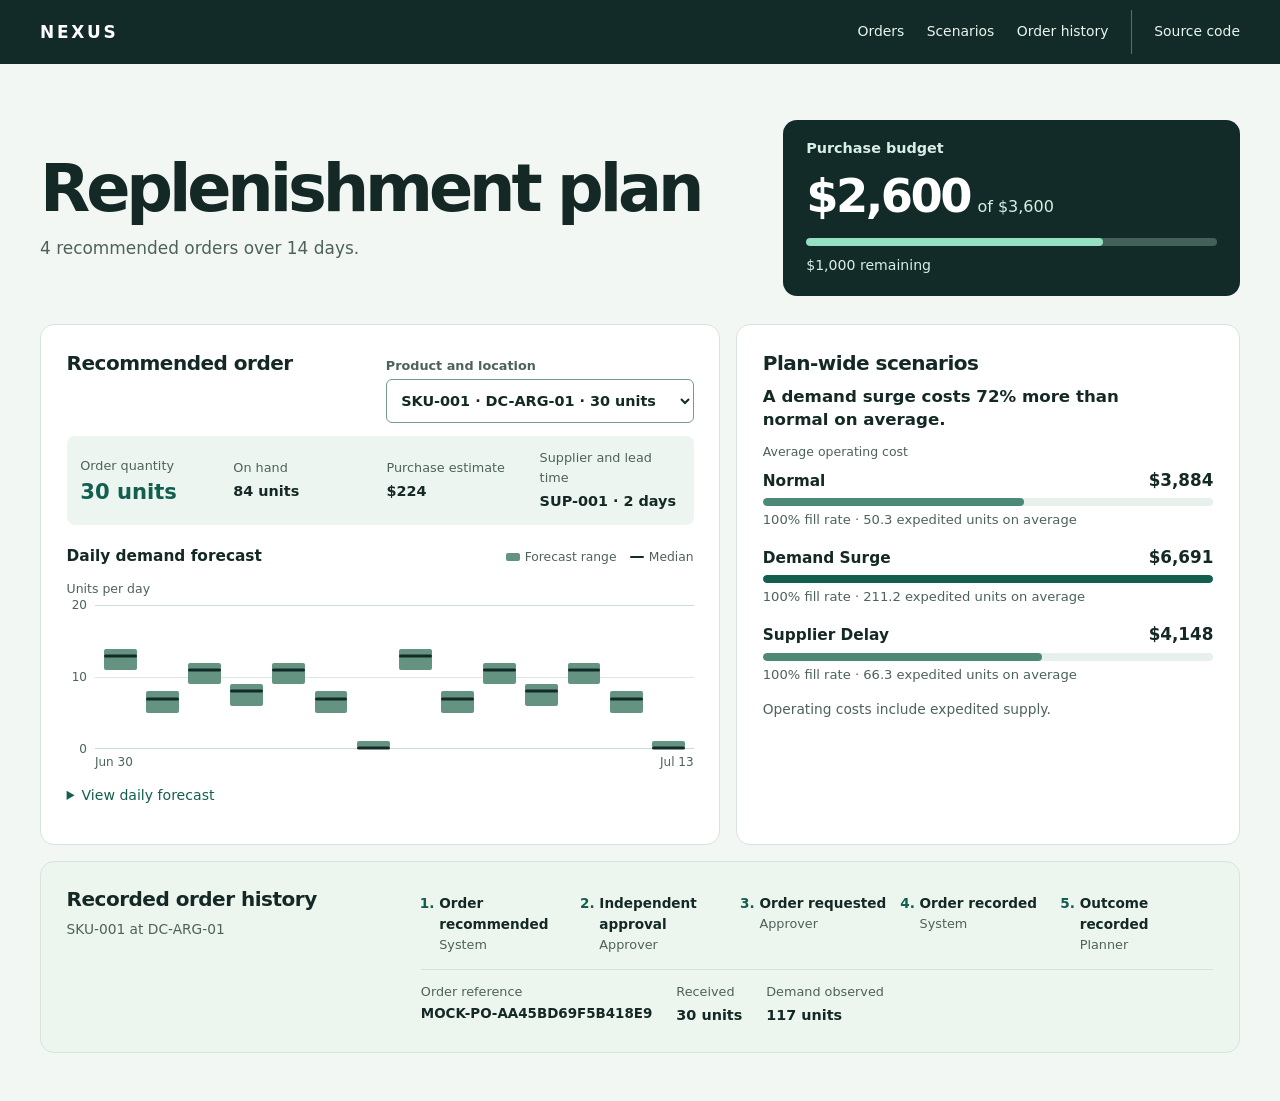
==== commit d5541ada: "Keep recorded order history independent of the plan selection" ====
--- a/docs/index.html
+++ b/docs/index.html
@@ -30,7 +30,6 @@
       <div>
         <h1 id="plan-title">Replenishment plan</h1>
         <p class="plan-description" id="plan-description"></p>
-        <p class="plan-context"><time id="plan-date"></time><span>Simulated data</span></p>
       </div>
       <div class="budget-panel">
         <h2>Purchase budget</h2>
@@ -90,11 +89,10 @@
 
     <section id="workflow" class="panel workflow" aria-labelledby="workflow-title" tabindex="-1">
       <div>
-        <h2 id="workflow-title">Order history</h2>
-        <p class="section-note" id="audit-summary" role="status"></p>
-        <button class="history-button" id="show-audit" type="button" aria-controls="audit-details" aria-expanded="false" hidden>View recorded history</button>
+        <h2 id="workflow-title">Recorded order history</h2>
+        <p class="section-note" id="audit-order"></p>
       </div>
-      <div id="audit-details">
+      <div>
         <ol class="events" id="audit-events"></ol>
         <dl class="audit-facts">
           <div><dt>Order reference</dt><dd id="execution">…</dd></div>
--- a/docs/workspace.css
+++ b/docs/workspace.css
@@ -19,8 +19,7 @@
 h2 { font-size: 1.25rem; letter-spacing: -.025em; line-height: 1.2; }
 h3 { font-size: .96rem; }
 a { color: var(--teal); text-underline-offset: .2em; }
-:where(a, button, select, summary):focus-visible { outline: 3px solid #187b67; outline-offset: 3px; }
-[hidden] { display: none !important; }
+:where(a, select, summary):focus-visible { outline: 3px solid #187b67; outline-offset: 3px; }
 .frame { width: min(1200px, calc(100% - 64px)); margin-inline: auto; }
 main.frame { padding-bottom: clamp(1.5rem, 4vw, 3rem); }
 .skip-link { position: absolute; left: 1rem; top: -5rem; padding: .6rem; background: white; }
@@ -45,8 +44,6 @@
 }
 h1 { font-size: clamp(2.5rem, 5.1vw, 4.6rem); letter-spacing: -.063em; line-height: 1.02; }
 .plan-description { margin-top: .8rem; color: var(--muted); font-size: 1.06rem; max-width: 42ch; }
-.plan-context { display: flex; flex-wrap: wrap; align-items: center; gap: .25rem .65rem; margin-top: .7rem; color: var(--muted); font-size: .88rem; }
-.plan-context span::before { content: "·"; margin-inline-end: .65rem; }
 .audit-facts { display: flex; flex-wrap: wrap; gap: .8rem 1.5rem; }
 dt { color: var(--muted); font-size: .8rem; }
 dd { margin: .14rem 0 0; font-weight: 675; font-variant-numeric: tabular-nums; }
@@ -66,7 +63,7 @@
 .panel { padding: clamp(1rem, 2.3vw, 1.6rem); border: 1px solid var(--line); border-radius: 14px; background: #fff; scroll-margin-top: 1rem; }
 .section-head { display: flex; flex-wrap: wrap; justify-content: space-between; align-items: baseline; gap: .65rem 1rem; }
 .picker { display: grid; gap: .2rem; max-width: 100%; font-size: .8rem; font-weight: 650; color: var(--muted); }
-select, .history-button {
+select {
   min-height: 44px;
   padding: .48rem .65rem;
   border: 1px solid #759b8b;
@@ -150,8 +147,6 @@
 .events span { display: block; color: var(--muted); font-size: .8rem; text-transform: capitalize; }
 .audit-facts { margin-top: .9rem; padding-top: .75rem; border-top: 1px solid var(--line); font-size: .9rem; }
 #execution { font-size: .84rem; overflow-wrap: anywhere; }
-.history-button { margin-top: .55rem; cursor: pointer; font-size: .88rem; font-weight: 650; color: var(--teal); }
-.history-button:hover { background: #e7f4ed; }
 
 @media (max-width: 920px) {
   .frame { width: calc(100% - 40px); }
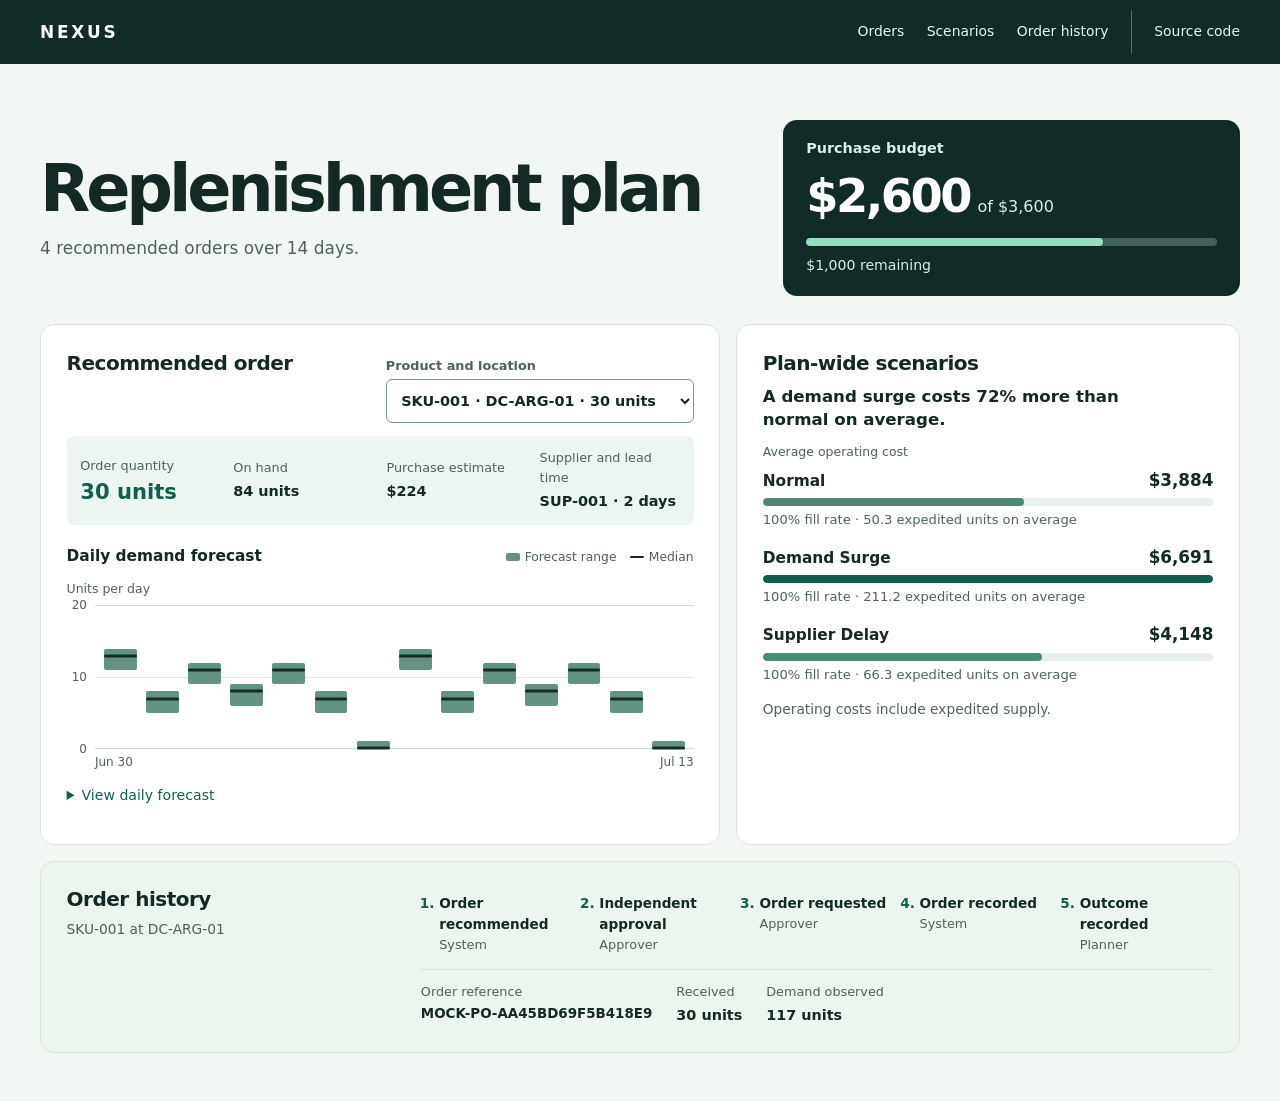
==== commit acbd97c9: "Match order history to the selected product and location" ====
--- a/docs/index.html
+++ b/docs/index.html
@@ -9,7 +9,7 @@
   <link rel="icon" href="data:,">
   <link rel="stylesheet" href="./workspace.css">
   <script src="./workspace-snapshot.js" defer></script>
-  <script src="./workspace.js" defer></script>
+  <script src="./workspace.js?v=2" defer></script>
 </head>
 <body>
   <a class="skip-link" href="#main">Skip to plan</a>
@@ -89,10 +89,10 @@
 
     <section id="workflow" class="panel workflow" aria-labelledby="workflow-title" tabindex="-1">
       <div>
-        <h2 id="workflow-title">Recorded order history</h2>
+        <h2 id="workflow-title">Order history</h2>
         <p class="section-note" id="audit-order"></p>
       </div>
-      <div>
+      <div id="audit-record" hidden>
         <ol class="events" id="audit-events"></ol>
         <dl class="audit-facts">
           <div><dt>Order reference</dt><dd id="execution">…</dd></div>
@@ -100,6 +100,7 @@
           <div><dt>Demand observed</dt><dd id="observed">…</dd></div>
         </dl>
       </div>
+      <p class="history-empty" id="history-empty" hidden>No order recorded for this selection.</p>
     </section>
   </main>
 </body>
--- a/docs/workspace.css
+++ b/docs/workspace.css
@@ -141,6 +141,7 @@
   background: #edf5ef;
 }
 .workflow .section-note { margin-top: .45rem; max-width: 32ch; }
+.history-empty { align-self: center; color: var(--muted); font-size: .9rem; }
 .events { display: grid; grid-template-columns: repeat(5, minmax(0, 1fr)); gap: .5rem; margin: 0; padding: .35rem 0 0; font-size: .85rem; }
 .events li { margin-inline-start: 1.15rem; }
 .events li::marker { color: var(--teal); font-weight: 700; }
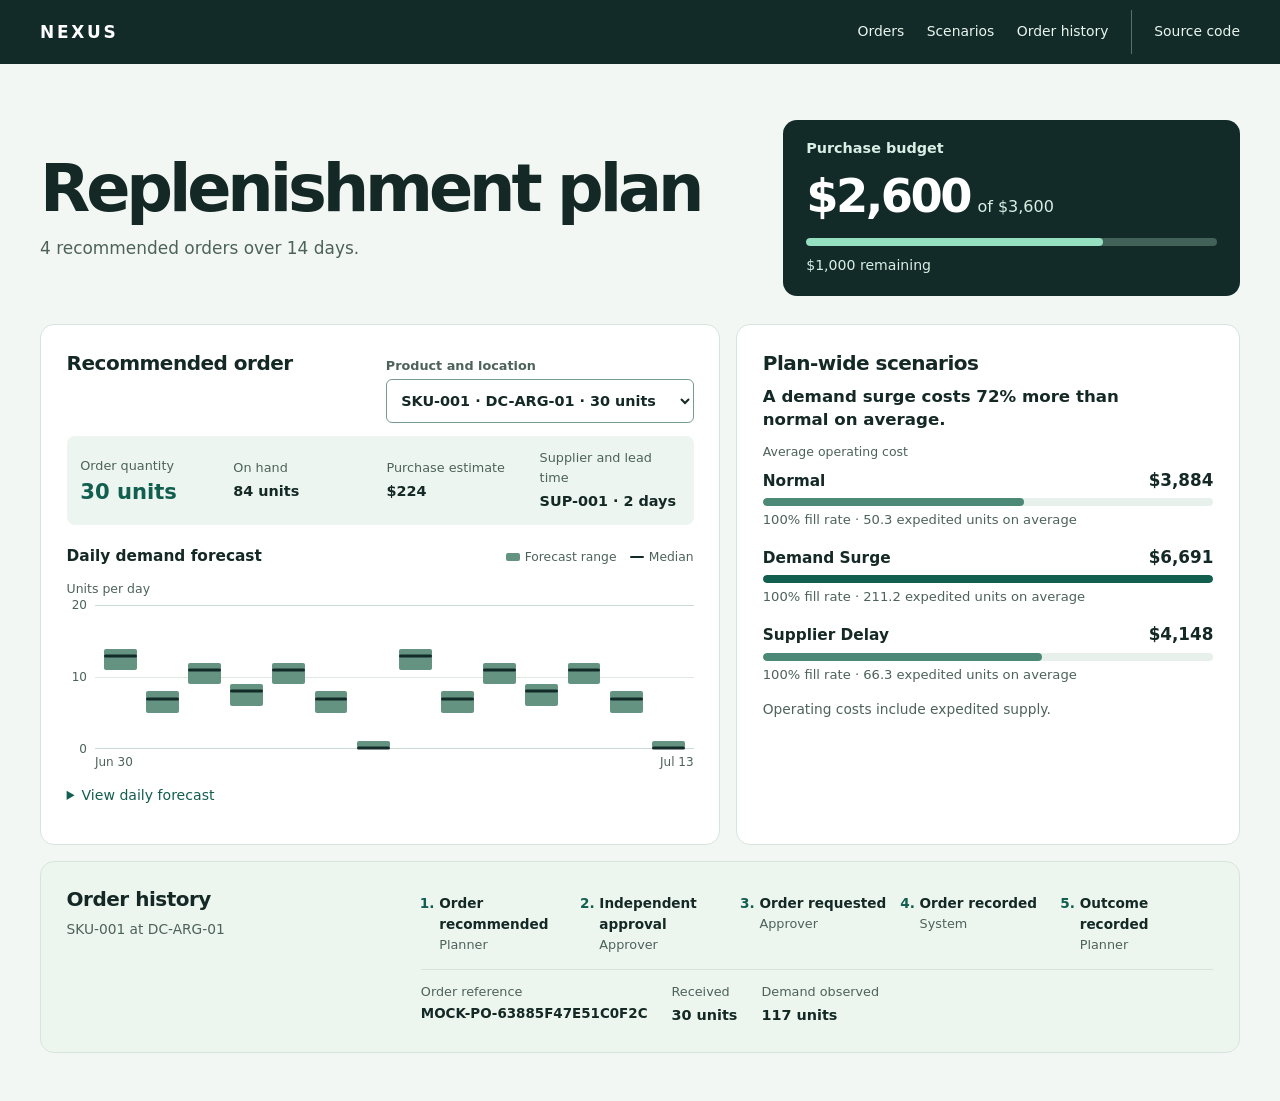
==== commit 786cdd3d: "Show verified approval and receipt history for every planned order" ====
--- a/docs/index.html
+++ b/docs/index.html
@@ -8,8 +8,8 @@
   <title>NEXUS | Replenishment plan</title>
   <link rel="icon" href="data:,">
   <link rel="stylesheet" href="./workspace.css">
-  <script src="./workspace-snapshot.js" defer></script>
-  <script src="./workspace.js?v=2" defer></script>
+  <script src="./workspace-snapshot.js?v=3" defer></script>
+  <script src="./workspace.js?v=3" defer></script>
 </head>
 <body>
   <a class="skip-link" href="#main">Skip to plan</a>
